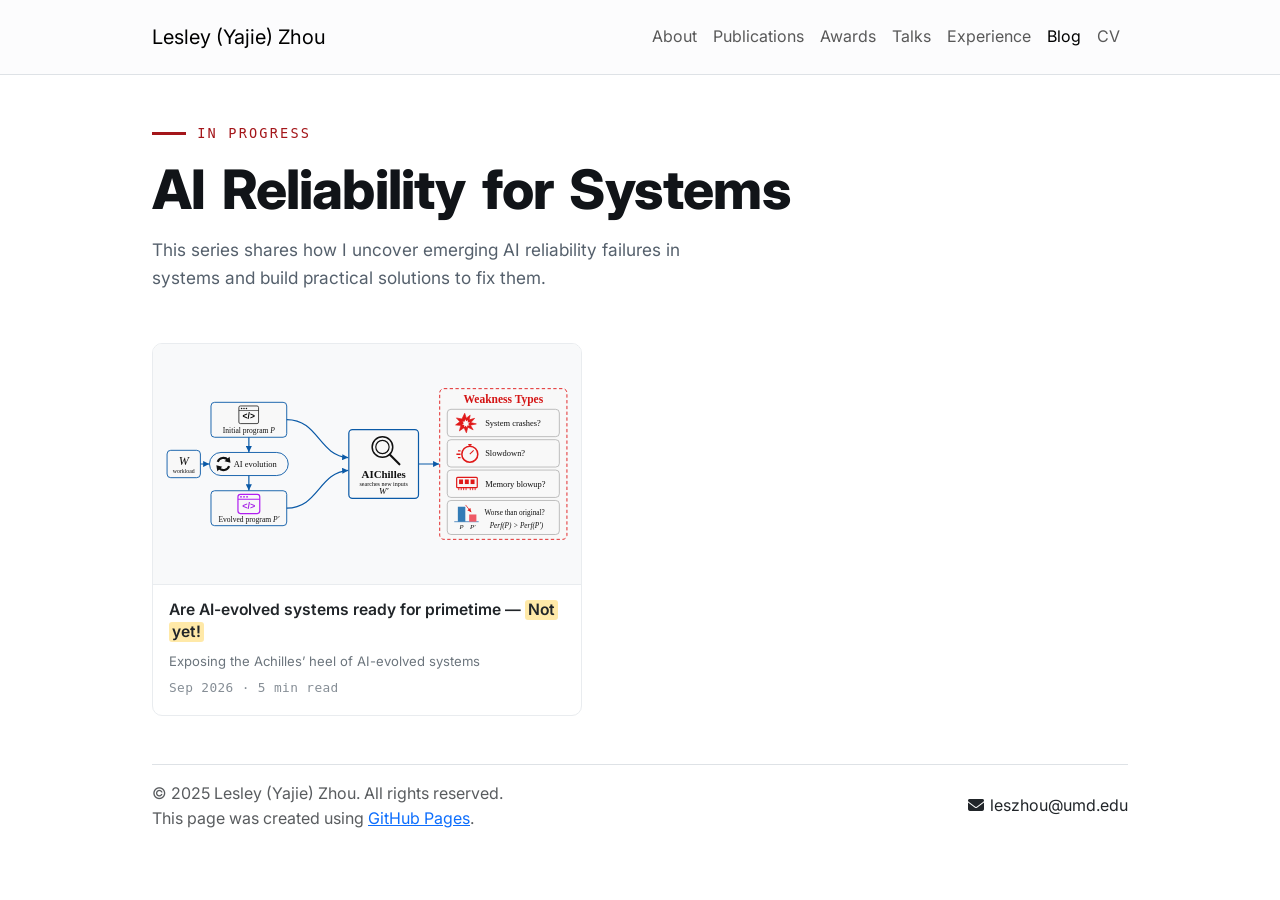
==== blog/index.html @ fe3cea09 "Add AI Reliability for Systems blog and update homepage Blog: - New post "Are AI-evolved systems rea" ====
<!doctype html>
<html lang="en">
  <head>
    <meta charset="utf-8">
    <meta name="viewport" content="width=device-width,initial-scale=1">
    <title>AI Reliability for Systems · Lesley (Yajie) Zhou</title>
    <meta name="description" content="AI Reliability for Systems — a blog by Lesley (Yajie) Zhou.">

    <link rel="icon" href="../images/Lh.png">
    <link rel="preconnect" href="https://fonts.googleapis.com">
    <link rel="preconnect" href="https://fonts.gstatic.com" crossorigin>
    <link href="https://fonts.googleapis.com/css2?family=Inter:ital,opsz,wght@0,14..32,100..900;1,14..32,100..900&display=swap" rel="stylesheet">

    <script async src="https://www.googletagmanager.com/gtag/js?id=UA-154639354-1"></script>
    <script>
      window.dataLayer = window.dataLayer || [];
      function gtag(){dataLayer.push(arguments);}
      gtag('js', new Date());
      gtag('config', 'UA-154639354-1');
    </script>

    <link href="https://cdn.jsdelivr.net/npm/bootstrap@5.3.3/dist/css/bootstrap.min.css" rel="stylesheet">
    <link href="https://cdnjs.cloudflare.com/ajax/libs/font-awesome/6.7.2/css/all.min.css" rel="stylesheet">
    <link href="blog.css" rel="stylesheet">
  </head>

  <body>
    <nav class="navbar navbar-expand-lg sticky-top bg-light-subtle border-bottom py-3">
      <div class="container">
        <a class="navbar-brand" href="../index.html">Lesley (Yajie) Zhou</a>
        <button class="navbar-toggler" type="button" data-bs-toggle="collapse" data-bs-target="#navbar-menu" aria-controls="navbar-menu" aria-expanded="false" aria-label="Toggle navigation">
          <span class="navbar-toggler-icon"></span>
        </button>
        <div id="navbar-menu" class="collapse navbar-collapse">
          <div class="navbar-nav ms-auto">
            <a class="nav-link" href="../index.html#about">About</a>
            <a class="nav-link" href="../index.html#publications">Publications</a>
            <a class="nav-link" href="../index.html#awards">Awards</a>
            <a class="nav-link" href="../index.html#talks">Talks</a>
            <a class="nav-link" href="../index.html#researches">Experience</a>
            <a class="nav-link active" aria-current="page" href="index.html">Blog</a>
            <a class="nav-link" href="../papers/Lesley_Research_CV.pdf">CV</a>
          </div>
        </div>
      </div>
    </nav>

    <div class="container mt-4">

      <!-- ====================================================================
           SERIES BANNER.
           While the series is the whole blog, it leads the page. Once there are
           posts outside it, move this block above a second "All posts" grid
           rather than letting it headline unrelated entries.
           ==================================================================== -->
      <section class="series-banner">
        <div class="series-eyebrow">In progress</div>
        <h1 class="series-title">AI Reliability for Systems</h1>
        <p class="series-standfirst">
          This series shares how I uncover emerging AI reliability failures in systems and build practical solutions to fix them.
        </p>
      </section>

      <!-- ====================================================================
           POST LIST — newest first.
           To add a post: copy one <a class="post-card"> block, paste it at the
           TOP of this grid, and update href / thumb / kind / date / read time /
           title / dek. Nothing else in this file needs to change.
           ==================================================================== -->
      <div class="post-grid" id="post-grid">

        <a class="post-card" href="2026-09-29-are-ai-evolved-systems-ready-for-primetime.html">
          <div class="thumb is-contain"><img src="images/aichilles-overview.svg"
                 alt="AI evolution turns program P into P′; AIChilles searches new inputs and exposes crashes, slowdowns, memory blowups, or P′ doing worse than P."></div>
          <div class="card-body">
            <h2 class="card-title">Are AI-evolved systems ready for primetime &mdash; <span class="flag">Not yet!</span></h2>
            <p class="card-dek">Exposing the Achilles&rsquo; heel of AI-evolved systems</p>
            <div class="kicker">
              <span>Sep 2026</span><span>&middot;</span>
              <span>5 min read</span>
            </div>
          </div>
        </a>

      </div>

    </div>

    <div class="container">
      <footer class="d-flex flex-wrap justify-content-between align-items-center py-3 mb-4 mt-5 border-top">
        <div>
          <span class="mb-3 text-body-secondary">&copy; 2025 Lesley (Yajie) Zhou. All rights reserved.</span>
          <br>
          <span class="text-body-secondary">This page was created using <a href="http://pages.github.com">GitHub Pages</a>.</span>
        </div>
        <div>
          <i class="fa-solid fa-envelope fa-fw"></i>
          leszhou@umd.edu
        </div>
      </footer>
    </div>

    <script src="https://cdn.jsdelivr.net/npm/bootstrap@5.3.3/dist/js/bootstrap.bundle.min.js"></script>
  </body>
</html>
---- blog/blog.css ----
/* ==========================================================================
   blog.css — styles for lesleychou.github.io/blog/
   Direction: "Figure Cards" — every post leads with its teaser figure,
   mirroring the research-highlight cards on the homepage.

   Loaded AFTER bootstrap@5.3.3. Does NOT load stylesheets/stylesheet.css
   (that is the legacy Meyer reset from the old site; it overrides h1-h3,
   kills list markers, and forces Raleway + text-shadow).
   ========================================================================== */

/* --------------------------------------------------------------------------
   1. Base — matches index.html
   -------------------------------------------------------------------------- */

body {
  font-family: 'Inter', sans-serif;
  line-height: 1.6;
  color: #212529;
}

/* Same container width as the homepage, so nav + content line up exactly */
.container {
  max-width: 900px !important;
}
@media (min-width: 1200px) {
  .container {
    max-width: 1000px !important;
  }
}

/* Homepage section header ("<icon> Blog") */
.header-medium {
  font-size: 1.5rem;
  font-weight: 600;
  margin-bottom: 1rem;
  color: #333;
}

.blog-intro {
  color: #6c757d;
  font-size: 0.95rem;
  max-width: 62ch;
  margin-bottom: 1.25rem;
}

/* --------------------------------------------------------------------------
   1b. Series banner
   The one loud element on the site. Crimson is reserved for this series and
   nothing else, so it reads as a signal rather than decoration.
   -------------------------------------------------------------------------- */

:root {
  --series-red: #a4161a;
}

/* A short rule above the eyebrow rather than a tall bar down the side: the
   crimson still reads, without boxing in four stacked lines of text. */
.series-banner {
  margin: 3rem 0 3.25rem;
}

.series-eyebrow {
  display: flex;
  align-items: center;
  gap: 0.7rem;
  font-family: ui-monospace, SFMono-Regular, Menlo, monospace;
  font-size: 0.85rem;
  letter-spacing: 0.16em;
  text-transform: uppercase;
  color: var(--series-red);
  margin-bottom: 1rem;
}
.series-eyebrow::before {
  content: "";
  width: 34px;
  height: 3px;
  background: var(--series-red);
  flex: none;
}

.series-title {
  font-size: clamp(2.1rem, 6.4vw, 3.4rem);
  font-weight: 800;
  line-height: 1.06;
  /* Relaxed from -0.038em and given real word gaps — at this weight and size a
     tight track made the words run together. No max-width: the extra spacing
     would push it to a second line. */
  letter-spacing: -0.015em;
  word-spacing: 0.11em;
  color: #111418;
  margin: 0 0 1.1rem;
  text-wrap: balance;
}

.series-standfirst {
  font-size: 1.08rem;
  line-height: 1.6;
  color: #55606c;
  max-width: 50ch;
  margin: 0;
}

/* Department line on a card — the series name travels with every entry, so a
   card still carries it when seen on its own. */
.post-card .series-line {
  display: flex;
  flex-wrap: wrap;
  align-items: baseline;
  gap: 0.4rem;
  font-family: ui-monospace, SFMono-Regular, Menlo, monospace;
  font-size: 0.78rem;
  letter-spacing: 0.11em;
  text-transform: uppercase;
  color: var(--series-red);
  font-weight: 500;
  line-height: 1.4;
}
.post-card .series-line .num {
  color: #adb5bd;
  letter-spacing: 0.04em;
}

/* --------------------------------------------------------------------------
   2. Index — tag/kind filter chips
   -------------------------------------------------------------------------- */

.filter-row {
  display: flex;
  flex-wrap: wrap;
  align-items: center;
  gap: 0.45rem;
  margin-bottom: 1.5rem;
}

/* Names the axis the chips filter on — "ADRS / Nanochat / SkySynth" is not
   self-explanatory without it. */
.filter-label {
  font-family: ui-monospace, SFMono-Regular, Menlo, monospace;
  font-size: 0.8rem;
  letter-spacing: 0.11em;
  text-transform: uppercase;
  color: #adb5bd;
  margin-right: 0.35rem;
}

.chip {
  font-size: 0.8rem;
  line-height: 1.4;
  color: #495057;
  background: #fff;
  border: 1px solid #dee2e6;
  border-radius: 20px;
  padding: 0.25rem 0.8rem;
  cursor: pointer;
  transition: background 0.15s, border-color 0.15s, color 0.15s;
}
.chip:hover {
  border-color: #adb5bd;
  color: #212529;
}
.chip[aria-pressed="true"] {
  background: #0d6efd;
  border-color: #0d6efd;
  color: #fff;
}
.chip:focus-visible {
  outline: 2px solid #0d6efd;
  outline-offset: 2px;
}

/* Static (non-clickable) chips used as tag labels on a post page */
.chip-static {
  cursor: default;
  font-family: ui-monospace, SFMono-Regular, Menlo, monospace;
  font-size: 0.85rem;
  letter-spacing: 0.02em;
}
.chip-static:hover {
  border-color: #dee2e6;
  color: #495057;
}

/* --------------------------------------------------------------------------
   3. Index — card grid
   -------------------------------------------------------------------------- */

/* Tracks are capped at 430px rather than 1fr, so a lone card keeps its shape
   instead of stretching the full container and blowing up its 16:9 thumbnail.
   Two columns on desktop, one below ~540px. */
.post-grid {
  display: grid;
  /* min(260px, 100%) guards the 260px floor at very narrow widths (heavy page
     zoom, <300px viewports) so a track can never be wider than its container. */
  grid-template-columns: repeat(auto-fill, minmax(min(260px, 100%), 430px));
  justify-content: start;
  gap: 1.25rem;
  margin-bottom: 2.5rem;
}

.post-card {
  display: flex;
  flex-direction: column;
  background: #fff;
  border: 1px solid #e9ecef;
  border-radius: 10px;
  overflow: hidden;
  text-decoration: none;
  color: inherit;
  transition: box-shadow 0.2s, transform 0.2s, border-color 0.2s;
}
.post-card:hover,
.post-card:focus-visible {
  box-shadow: 0 6px 20px rgba(0, 0, 0, 0.09);
  transform: translateY(-2px);
  border-color: #dee2e6;
  color: inherit;
}
.post-card:focus-visible {
  outline: 2px solid #0d6efd;
  outline-offset: 2px;
}
.post-card[hidden] {
  display: none !important;
}

.post-card .thumb {
  aspect-ratio: 16 / 9;
  max-width: 100%;
  background: #f8f9fa;
  border-bottom: 1px solid #e9ecef;
  overflow: hidden;
}
.post-card .thumb img {
  width: 100%;
  height: 100%;
  max-width: 100%;
  object-fit: cover;
  object-position: top center;
  display: block;
}

/* No teaser figure yet: the panel carries the part number instead. For a
   numbered series this is real information, and it reads as deliberate rather
   than as a missing image. Swap in a real <img> once the post has a figure. */
.post-card .thumb.is-empty {
  display: flex;
  align-items: center;
  justify-content: center;
  aspect-ratio: 21 / 9;
  background: #fbfbfc;
}
.post-card .thumb.is-empty::after {
  content: attr(data-label);
  font-size: clamp(2.4rem, 7vw, 3.4rem);
  font-weight: 800;
  letter-spacing: -0.04em;
  line-height: 1;
  color: var(--series-red);
  opacity: 0.16;
}
.post-card:hover .thumb.is-empty::after {
  opacity: 0.28;
}

.post-card .card-body {
  display: flex;
  flex-direction: column;
  gap: 0.45rem;
  flex: 1;
  padding: 0.9rem 1rem 1rem;
}

.post-card .kicker {
  display: flex;
  flex-wrap: wrap;
  align-items: center;
  gap: 0.5rem;
  font-family: ui-monospace, SFMono-Regular, Menlo, monospace;
  font-size: 0.8rem;
  letter-spacing: 0.03em;
  color: #868e96;
  font-variant-numeric: tabular-nums;
}
.post-card .kicker .kind {
  color: #0d6efd;
  font-weight: 500;
  text-transform: uppercase;
}

.post-card .card-title {
  font-size: 0.98rem;
  font-weight: 600;
  line-height: 1.4;
  color: #212529;
  margin: 0;
  transition: color 0.15s;
}
.post-card:hover .card-title {
  color: #0d6efd;
}

.post-card .card-dek {
  font-size: 0.82rem;
  color: #6c757d;
  line-height: 1.55;
  margin: 0;
  flex: 1;
}

.empty-state {
  color: #6c757d;
  font-size: 0.9rem;
  padding: 2rem 0;
  text-align: center;
}

/* --------------------------------------------------------------------------
   4. Post page — hero
   -------------------------------------------------------------------------- */

.post-hero {
  background: #f8f9fa;
  border-bottom: 1px solid #e9ecef;
  margin-bottom: 1.75rem;
}
.post-hero .container {
  padding-block: 1.9rem 1.7rem;
}

.post-kicker {
  font-family: ui-monospace, SFMono-Regular, Menlo, monospace;
  font-size: 0.92rem;
  letter-spacing: 0.06em;
  color: #6c757d;
  margin-bottom: 0.7rem;
}
.post-kicker a {
  color: #0d6efd;
  text-decoration: none;
}
.post-kicker a:hover {
  text-decoration: underline;
}

.post-title {
  font-size: 1.85rem;
  font-weight: 700;
  line-height: 1.24;
  letter-spacing: -0.02em;
  color: #212529;
  margin: 0 0 0.7rem;
  text-wrap: balance;
}

/* Highlighted span inside a title. Amber deliberately sits outside the site's
   blue and the series crimson, so it reads as emphasis rather than as either
   the link colour or the series accent. box-decoration-break keeps the
   highlight intact when the title wraps across lines. */
.flag {
  background: #ffe9a8;
  padding: 0.02em 0.2em;
  border-radius: 3px;
  -webkit-box-decoration-break: clone;
  box-decoration-break: clone;
}

.post-dek {
  font-size: 1.03rem;
  color: #495057;
  line-height: 1.6;
  margin: 0 0 1rem;
  max-width: 60ch;
}

.post-byline {
  display: flex;
  flex-wrap: wrap;
  align-items: center;
  gap: 0.5rem;
  font-size: 0.95rem;
  color: #868e96;
}
.post-byline .sep {
  color: #ced4da;
}

/* Italic one-line hook under the title (the reference post's "subtitle"). */
.post-subtitle {
  font-size: 1.12rem;
  font-style: italic;
  color: #55606c;
  line-height: 1.5;
  margin: -0.2rem 0 0.9rem;
  max-width: 60ch;
}

/* Author names lead the byline; darker than the date so they read first. */
.post-authors {
  color: #495057;
  font-weight: 500;
}
.post-authors a {
  color: inherit;
  text-decoration: underline;
  text-decoration-color: #ced4da;
  text-underline-offset: 3px;
}
.post-authors a:hover {
  color: #0d6efd;
  text-decoration-color: currentColor;
}

/* "Also posted on ..." line under the byline, for cross-posted entries */
.post-crosspost {
  margin: 0.8rem 0 0;
  font-size: 0.95rem;
  color: #868e96;
}
.post-crosspost i {
  font-size: 0.85rem;
  color: #adb5bd;
}
.post-crosspost a {
  color: #0d6efd;
  text-decoration: none;
}
.post-crosspost a:hover {
  text-decoration: underline;
}

/* Department line in the post hero — same crimson treatment as the cards, so a
   reader landing straight on a post sees the series before the title. */
.post-kicker .series {
  color: var(--series-red);
  font-weight: 600;
  letter-spacing: 0.11em;
  text-transform: uppercase;
}
.post-kicker .series-num {
  color: #adb5bd;
}

/* Visible draft banner. Delete the whole block from a post once it is written. */
.draft-note {
  display: flex;
  align-items: flex-start;
  gap: 0.7rem;
  border: 1px dashed #ced4da;
  border-radius: 8px;
  background: #fcfcfd;
  padding: 0.9rem 1.1rem;
  margin: 0 0 1.75rem;
  font-size: 0.88rem;
  color: #6c757d;
  line-height: 1.6;
}
.draft-note i {
  color: #adb5bd;
  margin-top: 0.2rem;
}
.draft-note b {
  color: #495057;
  font-weight: 600;
}

/* Outline scaffold — the section list a draft starts from */
.outline {
  margin: 0 0 1.75rem;
}
.outline > b {
  display: block;
  font-family: ui-monospace, SFMono-Regular, Menlo, monospace;
  font-size: 0.85rem;
  letter-spacing: 0.1em;
  text-transform: uppercase;
  color: #adb5bd;
  font-weight: 500;
  margin-bottom: 0.6rem;
}
.outline ol {
  margin: 0;
  padding-left: 1.15rem;
  font-size: 0.92rem;
  color: #6c757d;
  line-height: 1.7;
}

/* --------------------------------------------------------------------------
   4b. Post page — contents
   Populated from the page's own h2 ids, so it can never go stale. Stays hidden
   until it has links (no JS, or a post with fewer than two sections).
   -------------------------------------------------------------------------- */

.post-toc:empty {
  display: none;
}
.post-toc {
  border: 1px solid #e9ecef;
  border-radius: 10px;
  padding: 1rem 1.2rem;
  margin: 0 0 1.75rem;
}
.post-toc > b {
  display: block;
  font-family: ui-monospace, SFMono-Regular, Menlo, monospace;
  font-size: 0.85rem;
  letter-spacing: 0.1em;
  text-transform: uppercase;
  color: #adb5bd;
  font-weight: 500;
  margin-bottom: 0.7rem;
}
.post-toc ol {
  list-style: none;
  counter-reset: toc;
  margin: 0;
  padding: 0;
  columns: 2;
  column-gap: 2.5rem;
}
.post-toc li {
  counter-increment: toc;
  break-inside: avoid;
  margin-bottom: 0.35rem;
}
.post-toc li::before {
  content: counter(toc) ".";
  font-family: ui-monospace, SFMono-Regular, Menlo, monospace;
  font-size: 0.78rem;
  color: #ced4da;
  margin-right: 0.5rem;
  font-variant-numeric: tabular-nums;
}
.post-toc a {
  color: #0d6efd;
  text-decoration: none;
  font-size: 0.92rem;
}
.post-toc a:hover {
  text-decoration: underline;
}

@media (max-width: 575.98px) {
  .post-toc ol {
    columns: 1;
  }
}

/* --------------------------------------------------------------------------
   5. Post page — TL;DR box
   -------------------------------------------------------------------------- */

.tldr {
  border: 1px solid #cfe2ff;
  background: #f2f7ff;
  border-radius: 10px;
  padding: 1rem 1.15rem;
  margin: 0 0 1.75rem;
}
.tldr > b {
  display: block;
  font-family: ui-monospace, SFMono-Regular, Menlo, monospace;
  font-size: 0.95rem;
  letter-spacing: 0.1em;
  text-transform: uppercase;
  color: #0d6efd;
  margin-bottom: 0.55rem;
}
.tldr ul {
  margin: 0;
  padding-left: 1.1rem;
  font-size: 1rem;
  color: #343a40;
  line-height: 1.65;
}
.tldr li + li {
  margin-top: 0.3rem;
}

/* Prose form of the TL;DR, for when the summary is paragraphs rather than
   bullets. The label leads the first sentence inline instead of sitting above. */
.tldr p {
  margin: 0 0 0.7rem;
  font-size: 0.95rem;
  color: #343a40;
  line-height: 1.68;
}
.tldr p:last-child {
  margin-bottom: 0;
}
.tldr p b {
  color: #0d6efd;
  font-weight: 700;
}

/* --------------------------------------------------------------------------
   6. Post page — body typography
   -------------------------------------------------------------------------- */

.post-body {
  font-size: 1rem;
  line-height: 1.72;
  color: #343a40;
}
.post-body h2 {
  font-size: 1.18rem;
  font-weight: 600;
  color: #212529;
  letter-spacing: -0.01em;
  margin: 2rem 0 0.65rem;
  scroll-margin-top: 5rem; /* clears the sticky navbar on #anchor jumps */
}
/* Was 1.02rem against 1rem body text — near-invisible as a heading. Given real
   size and breathing room now that h3 carries named subsections. */
.post-body h3 {
  font-size: 1.1rem;
  font-weight: 600;
  color: #212529;
  letter-spacing: -0.005em;
  margin: 1.9rem 0 0.6rem;
  scroll-margin-top: 5rem;
}
.post-body p {
  margin: 0 0 1rem;
}
.post-body a {
  color: #0d6efd;
  text-decoration: none;
}
.post-body a:hover {
  text-decoration: underline;
}
.post-body ul,
.post-body ol {
  margin: 0 0 1rem;
  padding-left: 1.3rem;
}
.post-body li {
  margin-bottom: 0.3rem;
}

/* Figures — the hero figure sits outside .post-body so it can run full width */
.post-fig {
  margin: 0 0 1.75rem;
}

.post-body .post-fig {
  margin: 1.75rem 0;
}

/* Figures that read better small than sprawling. Applied to the cover figure
   and the use-case diagram so they share one width. Must come AFTER the
   `.post-body .post-fig` margin rule above — same specificity, so source order
   decides whether margin-inline:auto survives. */
.post-fig.is-narrow,
.post-body .post-fig.is-narrow {
  max-width: 620px;
  margin-inline: auto;
}
/* A live chart in place of an <img>: same card frame as an image figure */
.post-chart {
  border: 1px solid #e9ecef;
  max-width: 100%;
  border-radius: 8px;
  padding: 1rem 1rem 0.6rem;
  background: #fff;
}
/* vegaEmbed adds .vega-embed (inline-block) to the container itself, which
   collapses a width:"container" chart to nothing. Keep it a full-width block,
   capped so a single small chart doesn't sprawl. */
.post-chart.vega-embed {
  display: block;
  width: min(100%, 520px);
  margin-inline: auto;
}
/* Wide figures (e.g. 2.6:1 diagrams) shown whole on a card instead of cropped */
.post-card .thumb.is-contain img {
  object-fit: contain;
  object-position: center;
  padding: 0.5rem;
}
.post-fig img {
  width: 100%;
  max-width: 100%;
  height: auto;
  display: block;
  border: 1px solid #e9ecef;
  border-radius: 8px;
}
/* Transparent figures (no background of their own) drop the card frame */
.post-fig.is-bare img {
  border: 0;
  border-radius: 0;
}
/* Centred and darker than the old 0.82rem/#6c757d — captions carry real
   information here, so they should not read as fine print. */
.post-fig figcaption {
  font-size: 1rem;
  color: #495057;
  line-height: 1.6;
  margin-top: 0.8rem;
  text-align: center;
  text-wrap: pretty;
}
.post-fig figcaption b {
  color: #111418;
  font-weight: 700;
}

/* Quieter than .callout — an indented aside for context that sits beside the
   argument rather than in it. */
.note {
  border-left: 3px solid #dee2e6;
  margin: 1.5rem 0 1.5rem 1.5rem;
  padding: 0.15rem 0 0.15rem 1.15rem;
  font-size: 0.92rem;
  color: #6c757d;
  line-height: 1.7;
}
.note b {
  color: #495057;
  font-weight: 600;
}

/* Pull-out callout */
.callout {
  background: #f8f9fa;
  border-left: 3px solid #0d6efd;
  border-radius: 0 6px 6px 0;
  padding: 0.85rem 1.1rem;
  margin: 1.5rem 0;
  font-size: 0.95rem;
  color: #495057;
}

/* Call-to-action variant: a full box rather than a left rule, so the
   "get in touch" ending reads as distinct from a mid-post pull-out. */
.callout.cta {
  background: #f2f7ff;
  border: 1px solid #cfe2ff;
  border-left: 4px solid #0d6efd;
  border-radius: 6px;
}
.callout.cta p {
  margin: 0;
}
.callout.cta p + p {
  margin-top: 0.4rem;
}

/* Icon button that copies an address without printing it (script in post) */
.copy-email {
  position: relative;
  display: inline-flex;
  align-items: center;
  justify-content: center;
  vertical-align: -1px;
  width: 22px;
  height: 22px;
  padding: 0;
  margin: 0 2px;
  border: 0;
  background: transparent;
  color: #0d6efd;
  cursor: pointer;
}
.copy-email:hover,
.copy-email:focus-visible {
  color: #0a58ca;
}
.copy-email-tip {
  position: absolute;
  bottom: calc(100% + 6px);
  left: 50%;
  transform: translateX(-50%);
  white-space: nowrap;
  font-size: 0.72rem;
  padding: 2px 8px;
  border-radius: 4px;
  background: #0d6efd;
  color: #fff;
  opacity: 0;
  pointer-events: none;
  transition: opacity 0.15s;
}
.copy-email-tip.show {
  opacity: 1;
}

/* Code */
.post-body code {
  font-family: ui-monospace, SFMono-Regular, Menlo, monospace;
  font-size: 0.86em;
  background: #f1f3f5;
  border-radius: 4px;
  padding: 0.1em 0.35em;
  color: #343a40;
}
/* A <code> inside a link must take the link colour, or the link reads as plain
   code and nobody clicks it. */
.post-body a code {
  color: inherit;
}

.post-body pre {
  background: #f8f9fa;
  border: 1px solid #e9ecef;
  border-radius: 6px;
  padding: 0.85rem 1rem;
  margin: 1.25rem 0;
  overflow-x: auto;
}
.post-body pre code {
  background: none;
  border: 0;
  padding: 0;
  font-size: 0.78rem;
  line-height: 1.7;
}

/* Wide tables scroll on their own instead of pushing the page sideways */
.table-scroll {
  overflow-x: auto;
  margin: 1.25rem 0;
}
.post-body table {
  width: 100%;
  border-collapse: collapse;
  font-size: 0.88rem;
  font-variant-numeric: tabular-nums;
}
.post-body th,
.post-body td {
  text-align: left;
  padding: 0.45rem 0.8rem 0.45rem 0;
  border-bottom: 1px solid #e9ecef;
}
.post-body th {
  font-weight: 600;
  color: #212529;
  border-bottom-color: #ced4da;
  white-space: nowrap;
}

/* Display equation */
.equation {
  text-align: center;
  font-style: italic;
  color: #212529;
  padding: 0.9rem 0;
  margin: 1.25rem 0;
  border-block: 1px solid #f1f3f5;
  overflow-x: auto;
}

/* Reference list rendered as a section inside .post-body */
.ref-list {
  list-style: none;
  counter-reset: ref;
  margin: 0;
  padding: 0;
  font-size: 0.95rem;
}
.ref-list li {
  counter-increment: ref;
  position: relative;
  padding-left: 2rem;
  margin-bottom: 0.6rem;
  line-height: 1.65;
}
.ref-list li::before {
  content: "[" counter(ref) "]";
  position: absolute;
  left: 0;
  top: 0;
  font-family: ui-monospace, SFMono-Regular, Menlo, monospace;
  font-size: 0.8rem;
  color: #adb5bd;
  font-variant-numeric: tabular-nums;
}
.ref-list li {
  scroll-margin-top: 5rem;
}
/* Clicking a [n] citation highlights the reference it lands on */
.ref-list li:target {
  color: #0d6efd;
}
.ref-list em {
  color: #212529;
}
.ref-list b {
  font-weight: 600;
  color: #212529;
}

/* Citations + references */
sup.cite {
  font-family: ui-monospace, SFMono-Regular, Menlo, monospace;
  font-size: 0.7em;
  line-height: 0;
  margin-left: 0.1em;
}
sup.cite a {
  color: #0d6efd;
  text-decoration: none;
}
sup.cite a:hover {
  text-decoration: underline;
}

.post-refs {
  margin-top: 2.25rem;
  padding-top: 1.1rem;
  border-top: 1px solid #e9ecef;
  font-size: 0.84rem;
  color: #6c757d;
}
.post-refs > b {
  display: block;
  font-family: ui-monospace, SFMono-Regular, Menlo, monospace;
  font-size: 0.85rem;
  letter-spacing: 0.1em;
  text-transform: uppercase;
  color: #adb5bd;
  font-weight: 500;
  margin-bottom: 0.6rem;
}
.post-refs ol {
  margin: 0;
  padding-left: 1.15rem;
}
.post-refs li {
  margin-bottom: 0.45rem;
  line-height: 1.55;
}
.post-refs a {
  color: #0d6efd;
  text-decoration: none;
}
.post-refs a:hover {
  text-decoration: underline;
}

/* --------------------------------------------------------------------------
   6b. Post page — FAQ
   -------------------------------------------------------------------------- */

.faq ol {
  list-style: none;
  counter-reset: faq;
  margin: 0;
  padding: 0;
}
.faq li {
  counter-increment: faq;
  padding-left: 2rem;
  position: relative;
}
.faq li + li {
  margin-top: 1.4rem;
}
.faq li::before {
  content: counter(faq) ".";
  position: absolute;
  left: 0;
  top: 0;
  font-family: ui-monospace, SFMono-Regular, Menlo, monospace;
  font-size: 0.85rem;
  color: #adb5bd;
  font-variant-numeric: tabular-nums;
}
.faq-q {
  font-size: 1rem;
  font-weight: 600;
  color: #212529;
  line-height: 1.5;
  margin: 0 0 0.35rem;
}
.faq-a {
  font-size: 0.95rem;
  color: #495057;
  line-height: 1.7;
  margin: 0;
}
.faq-a a {
  color: #0d6efd;
  text-decoration: none;
}
.faq-a a:hover {
  text-decoration: underline;
}

/* --------------------------------------------------------------------------
   7. Post page — prev/next
   -------------------------------------------------------------------------- */

.post-nav {
  display: flex;
  flex-wrap: wrap;
  gap: 1rem 2rem;
  justify-content: space-between;
  margin-top: 2.25rem;
  padding-top: 1.1rem;
  border-top: 1px solid #e9ecef;
  font-size: 0.85rem;
}
.post-nav > div {
  max-width: 32ch;
}
.post-nav span {
  display: block;
  font-family: ui-monospace, SFMono-Regular, Menlo, monospace;
  font-size: 0.78rem;
  letter-spacing: 0.09em;
  text-transform: uppercase;
  color: #adb5bd;
  margin-bottom: 0.2rem;
}
.post-nav a {
  color: #0d6efd;
  text-decoration: none;
  line-height: 1.45;
}
.post-nav a:hover {
  text-decoration: underline;
}

/* --------------------------------------------------------------------------
   8. Small screens + motion + print
   -------------------------------------------------------------------------- */

@media (max-width: 575.98px) {
  .post-title {
    font-size: 1.5rem;
  }
  .post-hero .container {
    padding-block: 1.4rem 1.25rem;
  }
}

@media (prefers-reduced-motion: reduce) {
  .post-card,
  .chip {
    transition: none;
  }
  .post-card:hover {
    transform: none;
  }
}

@media print {
  .navbar,
  .post-nav,
  .filter-row {
    display: none !important;
  }
  .post-hero {
    background: none;
    border: 0;
  }
  .post-body {
    max-width: none;
  }
  a {
    text-decoration: none;
    color: #000 !important;
  }
}
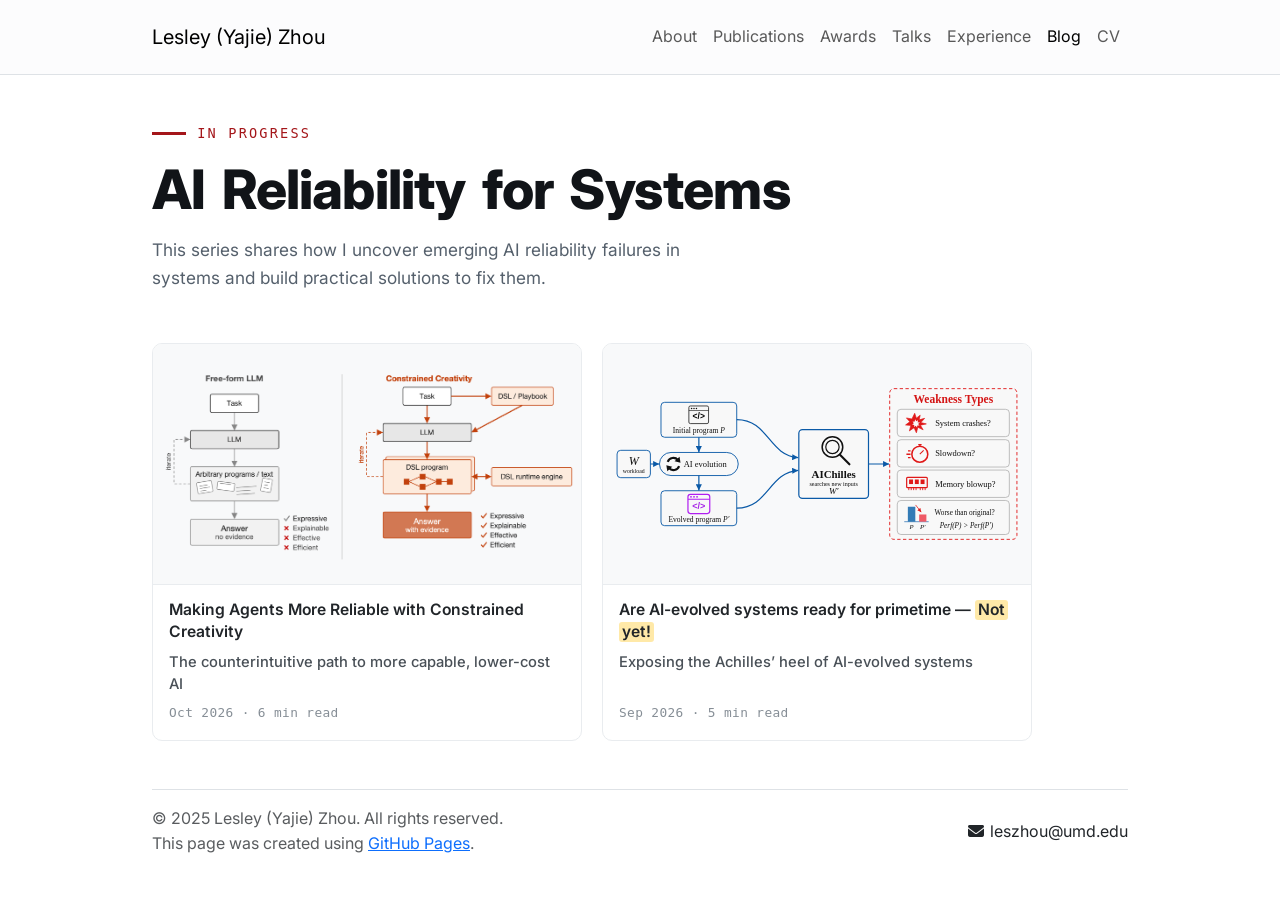
==== commit a192105a: "Add Constrained Creativity blog post Port the post from the constrained-creativity Jekyll site with " ====
--- a/blog/index.html
+++ b/blog/index.html
@@ -69,6 +69,19 @@
            ==================================================================== -->
       <div class="post-grid" id="post-grid">
 
+        <a class="post-card" href="2026-10-07-making-agents-more-reliable-with-constrained-creativity.html">
+          <div class="thumb is-contain"><img src="images/constrained-creativity/freeform-vs-cc.png"
+                 alt="A free-form LLM iterates on arbitrary code and answers without evidence; with Constrained Creativity the LLM composes a DSL program run by a runtime engine and answers with evidence."></div>
+          <div class="card-body">
+            <h2 class="card-title">Making Agents More Reliable with Constrained Creativity</h2>
+            <p class="card-dek">The counterintuitive path to more capable, lower-cost AI</p>
+            <div class="kicker">
+              <span>Oct 2026</span><span>&middot;</span>
+              <span>6 min read</span>
+            </div>
+          </div>
+        </a>
+
         <a class="post-card" href="2026-09-29-are-ai-evolved-systems-ready-for-primetime.html">
           <div class="thumb is-contain"><img src="images/aichilles-overview.svg"
                  alt="AI evolution turns program P into P′; AIChilles searches new inputs and exposes crashes, slowdowns, memory blowups, or P′ doing worse than P."></div>
--- a/blog/blog.css
+++ b/blog/blog.css
@@ -300,8 +300,9 @@
 }
 
 .post-card .card-dek {
-  font-size: 0.82rem;
-  color: #6c757d;
+  font-size: 0.92rem;
+  font-weight: 500;
+  color: #495057;
   line-height: 1.55;
   margin: 0;
   flex: 1;
@@ -386,9 +387,10 @@
 
 /* Italic one-line hook under the title (the reference post's "subtitle"). */
 .post-subtitle {
-  font-size: 1.12rem;
+  font-size: 1.3rem;
   font-style: italic;
-  color: #55606c;
+  font-weight: 500;
+  color: #343a40;
   line-height: 1.5;
   margin: -0.2rem 0 0.9rem;
   max-width: 60ch;
@@ -1066,3 +1068,54 @@
     color: #000 !important;
   }
 }
+
+/* Side-by-side figure panels (diagram + chart, or two diagrams). Stack on a phone. */
+.fig-row {
+  display: grid;
+  grid-template-columns: 1fr 1fr;
+  gap: 1rem;
+  align-items: center;
+}
+.fig-row > * {
+  min-width: 0;
+}
+/* Two images at one shared height: each grows in proportion to its aspect
+   ratio (--ar, set inline), so both columns end up exactly as tall. */
+.fig-row.is-compare {
+  display: flex;
+  align-items: flex-start;
+  max-width: 900px;
+  margin-inline: auto;
+}
+.fig-row.is-compare > img {
+  flex: calc(var(--ar)) 1 0;
+  width: 0;
+}
+.fig-row .post-chart.vega-embed {
+  width: 100%;
+}
+@media (max-width: 700px) {
+  .fig-row {
+    grid-template-columns: 1fr;
+  }
+  .fig-row.is-compare {
+    flex-direction: column;
+  }
+  .fig-row.is-compare > img {
+    flex: none;
+    width: 100%;
+  }
+}
+
+/* Comparison table: wrap long cells, highlight our row */
+.post-body .cc-table th {
+  white-space: normal;
+  vertical-align: bottom;
+}
+.post-body .cc-table td {
+  vertical-align: top;
+  line-height: 1.5;
+}
+.post-body .cc-table tr.is-ours td {
+  background: #fff7ed;
+}
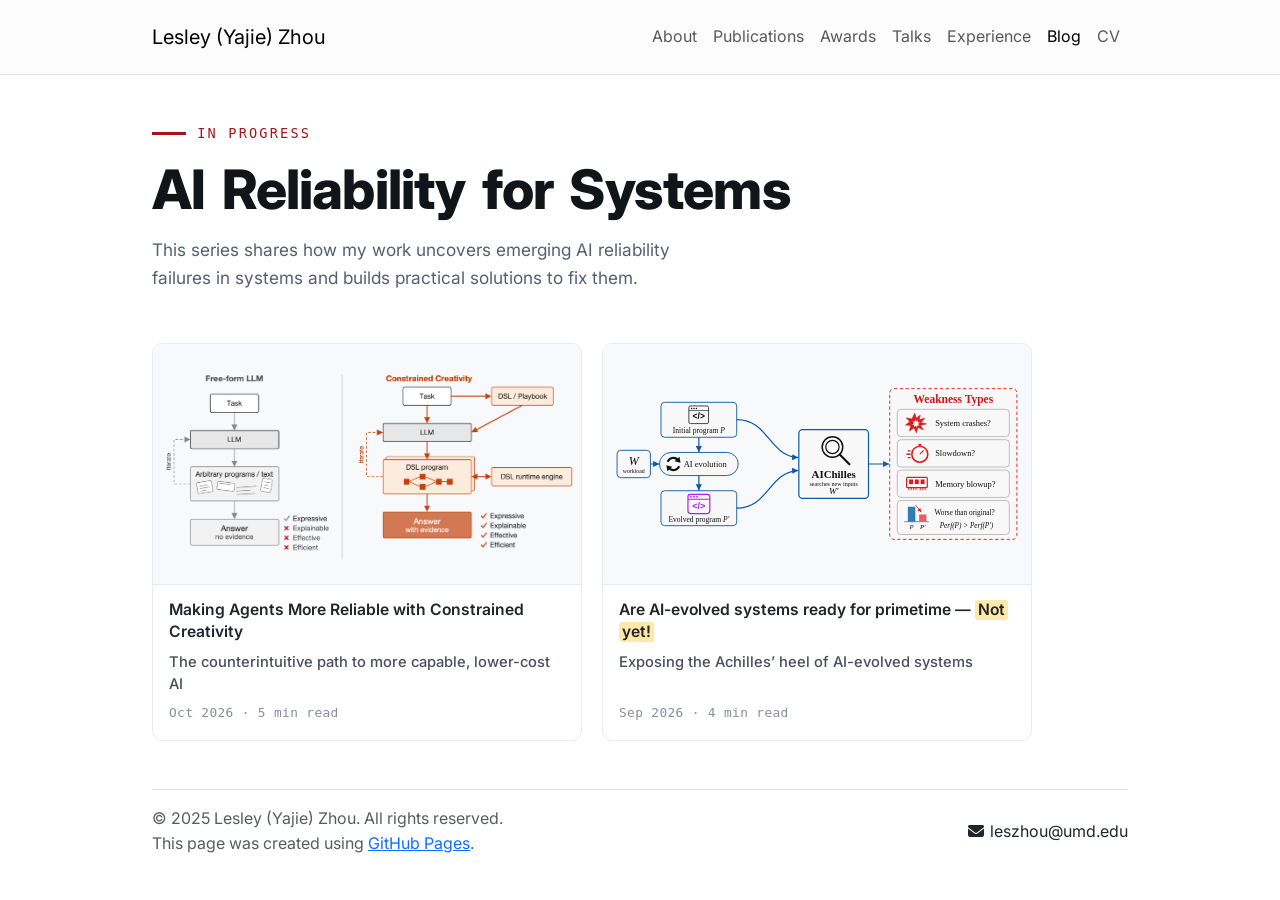
==== commit 9e186110: "Add blog-launch highlight to homepage and update blog read times Co-Authored-By: Claude Opus 5.5 (1M" ====
--- a/blog/index.html
+++ b/blog/index.html
@@ -57,7 +57,7 @@
         <div class="series-eyebrow">In progress</div>
         <h1 class="series-title">AI Reliability for Systems</h1>
         <p class="series-standfirst">
-          This series shares how I uncover emerging AI reliability failures in systems and build practical solutions to fix them.
+          This series shares how my work uncovers emerging AI reliability failures in systems and builds practical solutions to fix them.
         </p>
       </section>
 
@@ -77,7 +77,7 @@
             <p class="card-dek">The counterintuitive path to more capable, lower-cost AI</p>
             <div class="kicker">
               <span>Oct 2026</span><span>&middot;</span>
-              <span>6 min read</span>
+              <span>5 min read</span>
             </div>
           </div>
         </a>
@@ -90,7 +90,7 @@
             <p class="card-dek">Exposing the Achilles&rsquo; heel of AI-evolved systems</p>
             <div class="kicker">
               <span>Sep 2026</span><span>&middot;</span>
-              <span>5 min read</span>
+              <span>4 min read</span>
             </div>
           </div>
         </a>
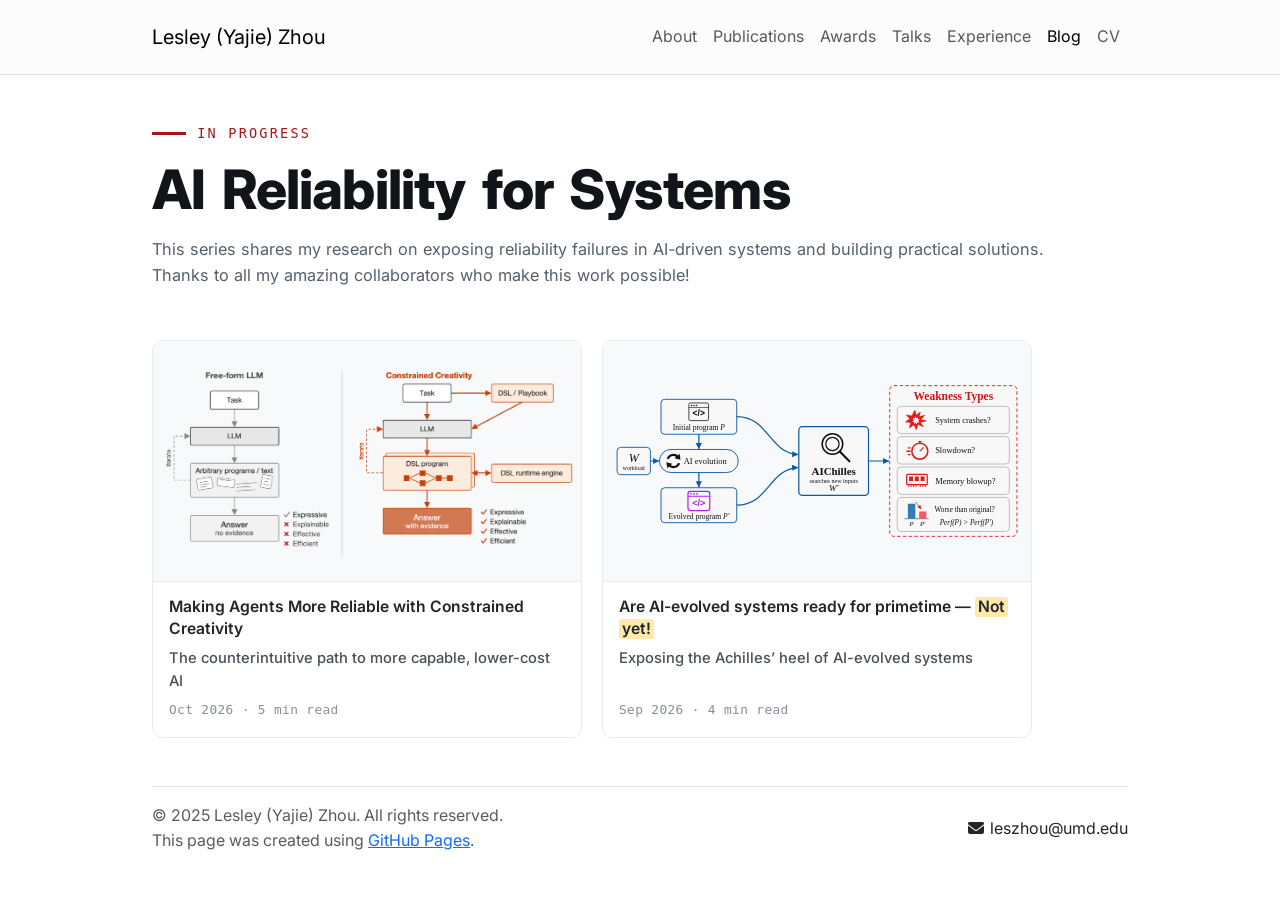
==== commit 21b754ef: "Reword blog series description as two lines Co-Authored-By: Claude Opus 5.5 (1M context) <noreply@an" ====
--- a/blog/index.html
+++ b/blog/index.html
@@ -57,7 +57,8 @@
         <div class="series-eyebrow">In progress</div>
         <h1 class="series-title">AI Reliability for Systems</h1>
         <p class="series-standfirst">
-          This series shares how my work uncovers emerging AI reliability failures in systems and builds practical solutions to fix them.
+          This series shares my research on exposing reliability failures in AI-driven systems and building practical solutions.<br>
+          Thanks to all my amazing collaborators who make this work possible!
         </p>
       </section>
 
--- a/blog/blog.css
+++ b/blog/blog.css
@@ -93,10 +93,10 @@
 }
 
 .series-standfirst {
-  font-size: 1.08rem;
+  font-size: 1.02rem;
   line-height: 1.6;
   color: #55606c;
-  max-width: 50ch;
+  max-width: 100%; /* wide enough that each sentence holds its own line on desktop */
   margin: 0;
 }
 
